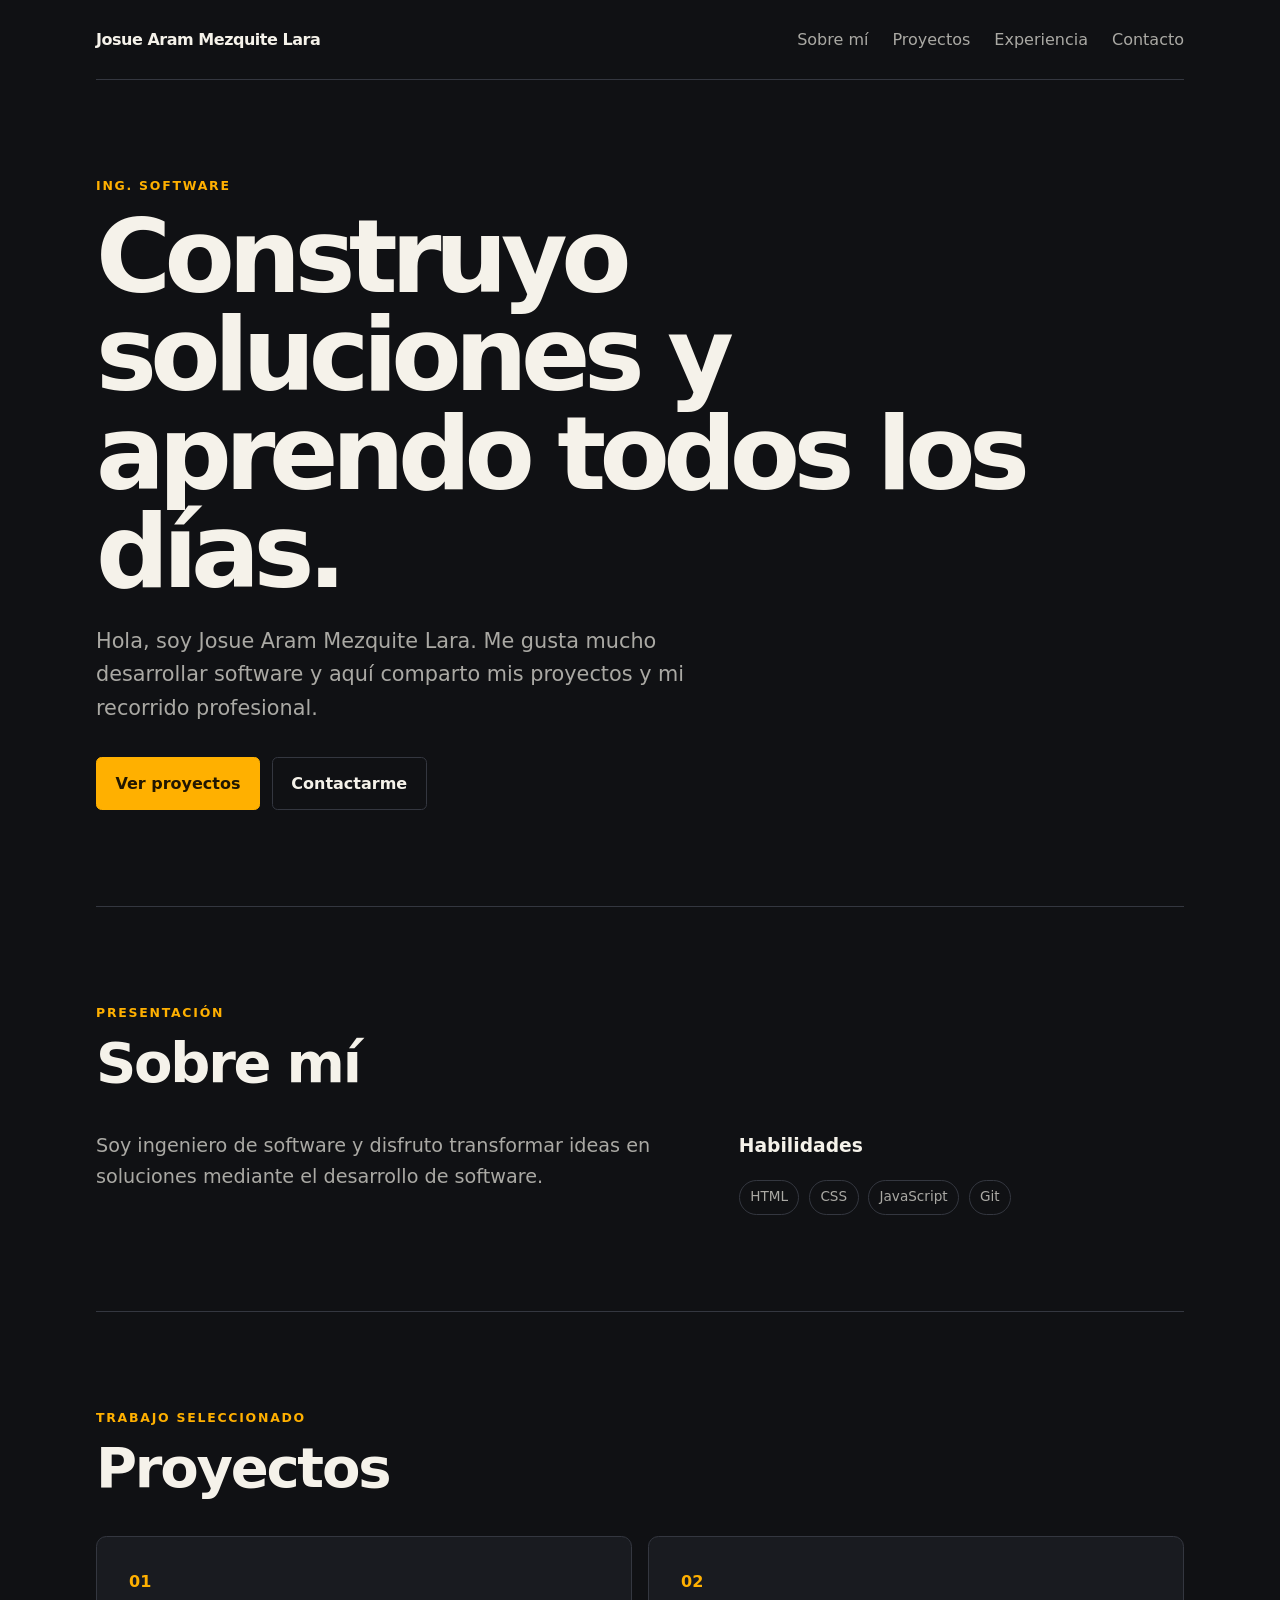
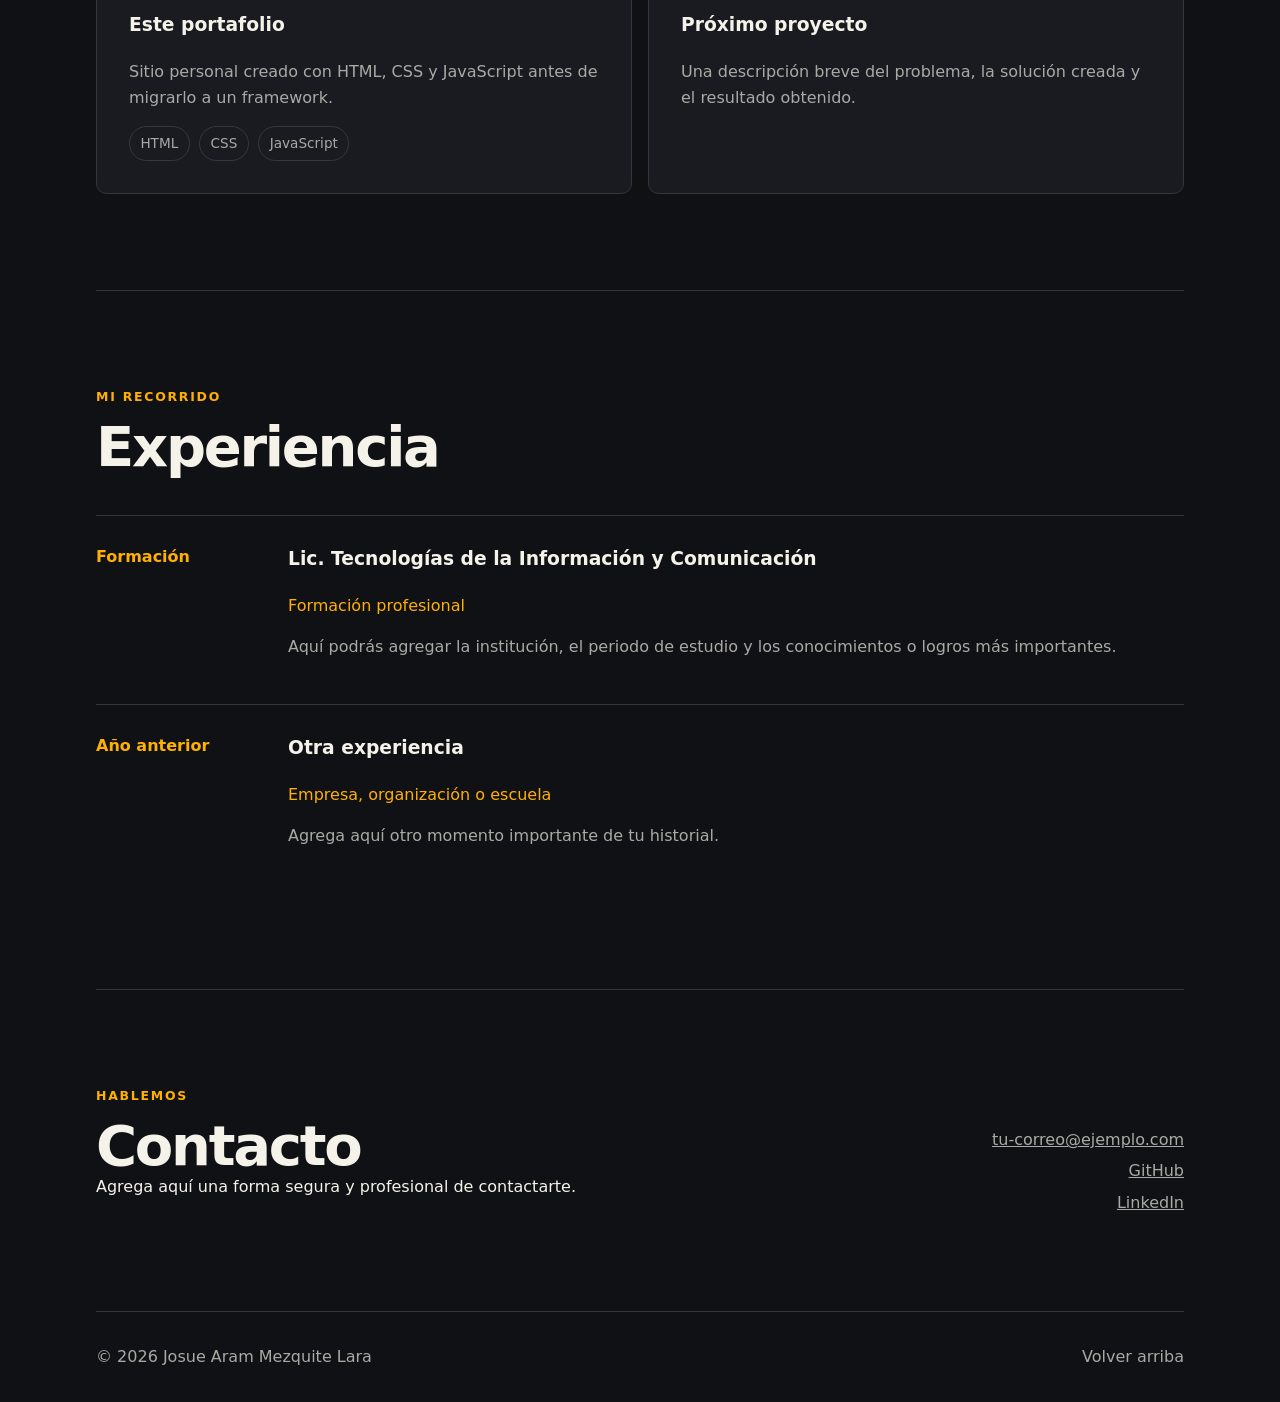
==== index.html @ 08c2446a "Crear estructura del portafolio" ====
<!doctype html>
<html lang="es">
  <head>
    <meta charset="UTF-8" />
    <meta name="viewport" content="width=device-width, initial-scale=1.0" />
    <meta
      name="description"
      content="Portafolio profesional, proyectos y experiencia laboral."
    />
    <title>Mi portafolio</title>
    <link rel="stylesheet" href="styles.css" />
    <script src="script.js" defer></script>
  </head>
  <body>
    <header class="site-header">
      <a class="brand" href="#inicio">Josue Aram Mezquite Lara</a>

      <button
        class="menu-button"
        type="button"
        aria-expanded="false"
        aria-controls="site-navigation"
      >
        Menú
      </button>

      <nav id="site-navigation" class="site-navigation" aria-label="Principal">
        <a href="#sobre-mi">Sobre mí</a>
        <a href="#proyectos">Proyectos</a>
        <a href="#experiencia">Experiencia</a>
        <a href="#contacto">Contacto</a>
      </nav>
    </header>

    <main>
      <section id="inicio" class="hero" aria-labelledby="hero-title">
        <p class="eyebrow">Ing. Software</p>
        <h1 id="hero-title">Construyo soluciones y aprendo todos los días.</h1>
        <p class="hero-copy">
          Hola, soy Josue Aram Mezquite Lara. Me gusta mucho desarrollar
          software y aquí comparto mis proyectos y mi recorrido profesional.
        </p>
        <div class="hero-actions">
          <a class="button button-primary" href="#proyectos">Ver proyectos</a>
          <a class="button button-secondary" href="#contacto">Contactarme</a>
        </div>
      </section>

      <section id="sobre-mi" class="section" aria-labelledby="about-title">
        <div class="section-heading">
          <p class="eyebrow">Presentación</p>
          <h2 id="about-title">Sobre mí</h2>
        </div>
        <div class="about-grid">
          <p>
            Soy ingeniero de software y disfruto transformar ideas en soluciones
            mediante el desarrollo de software.
          </p>
          <div>
            <h3>Habilidades</h3>
            <ul class="tag-list" aria-label="Habilidades">
              <li>HTML</li>
              <li>CSS</li>
              <li>JavaScript</li>
              <li>Git</li>
            </ul>
          </div>
        </div>
      </section>

      <section id="proyectos" class="section" aria-labelledby="projects-title">
        <div class="section-heading">
          <p class="eyebrow">Trabajo seleccionado</p>
          <h2 id="projects-title">Proyectos</h2>
        </div>
        <div class="project-grid">
          <article class="project-card">
            <p class="project-number">01</p>
            <h3>Este portafolio</h3>
            <p>
              Sitio personal creado con HTML, CSS y JavaScript antes de migrarlo
              a un framework.
            </p>
            <ul class="tag-list" aria-label="Tecnologías">
              <li>HTML</li>
              <li>CSS</li>
              <li>JavaScript</li>
            </ul>
          </article>

          <article class="project-card">
            <p class="project-number">02</p>
            <h3>Próximo proyecto</h3>
            <p>
              Una descripción breve del problema, la solución creada y el
              resultado obtenido.
            </p>
          </article>
        </div>
      </section>

      <section id="experiencia" class="section" aria-labelledby="experience-title">
        <div class="section-heading">
          <p class="eyebrow">Mi recorrido</p>
          <h2 id="experience-title">Experiencia</h2>
        </div>
        <ol class="timeline">
          <li>
            <p class="timeline-date">Formación</p>
            <div>
              <h3>Lic. Tecnologías de la Información y Comunicación</h3>
              <p class="timeline-place">Formación profesional</p>
              <p>
                Aquí podrás agregar la institución, el periodo de estudio y los
                conocimientos o logros más importantes.
              </p>
            </div>
          </li>
          <li>
            <p class="timeline-date">Año anterior</p>
            <div>
              <h3>Otra experiencia</h3>
              <p class="timeline-place">Empresa, organización o escuela</p>
              <p>Agrega aquí otro momento importante de tu historial.</p>
            </div>
          </li>
        </ol>
      </section>

      <section id="contacto" class="section contact" aria-labelledby="contact-title">
        <div>
          <p class="eyebrow">Hablemos</p>
          <h2 id="contact-title">Contacto</h2>
          <p>Agrega aquí una forma segura y profesional de contactarte.</p>
        </div>
        <div class="contact-links">
          <a href="mailto:tu-correo@ejemplo.com">tu-correo@ejemplo.com</a>
          <a href="https://github.com/" target="_blank" rel="noreferrer">GitHub</a>
          <a href="https://www.linkedin.com/" target="_blank" rel="noreferrer">
            LinkedIn
          </a>
        </div>
      </section>
    </main>

    <footer class="site-footer">
      <p>© <span id="current-year"></span> Josue Aram Mezquite Lara</p>
      <a href="#inicio">Volver arriba</a>
    </footer>
  </body>
</html>
---- styles.css ----
:root {
  color-scheme: dark;
  --background: #101114;
  --surface: #191b20;
  --surface-hover: #22252c;
  --text: #f5f2ea;
  --muted: #aaa9a4;
  --accent: #ffb000;
  --accent-dark: #211700;
  --border: #343740;
  --max-width: 68rem;
}

* {
  box-sizing: border-box;
}

html {
  scroll-behavior: smooth;
}

body {
  margin: 0;
  background: var(--background);
  color: var(--text);
  font-family:
    Inter, ui-sans-serif, system-ui, -apple-system, BlinkMacSystemFont, "Segoe UI",
    sans-serif;
  line-height: 1.6;
}

a {
  color: inherit;
}

.site-header,
main,
.site-footer {
  width: min(calc(100% - 2rem), var(--max-width));
  margin-inline: auto;
}

.site-header {
  display: flex;
  align-items: center;
  justify-content: space-between;
  min-height: 5rem;
  border-bottom: 1px solid var(--border);
}

.brand {
  font-weight: 800;
  letter-spacing: -0.03em;
  text-decoration: none;
}

.site-navigation {
  display: flex;
  gap: 1.5rem;
}

.site-navigation a,
.site-footer a {
  color: var(--muted);
  text-decoration: none;
}

.site-navigation a:hover,
.site-footer a:hover {
  color: var(--accent);
}

.menu-button {
  display: none;
}

.hero {
  display: grid;
  min-height: 70vh;
  align-content: center;
  padding-block: 6rem;
}

.eyebrow {
  margin: 0 0 0.75rem;
  color: var(--accent);
  font-size: 0.78rem;
  font-weight: 800;
  letter-spacing: 0.14em;
  text-transform: uppercase;
}

h1,
h2,
h3,
p {
  margin-top: 0;
}

h1 {
  max-width: 14ch;
  margin-bottom: 1.5rem;
  font-size: clamp(2.8rem, 8vw, 6.5rem);
  line-height: 0.96;
  letter-spacing: -0.065em;
}

h2 {
  margin-bottom: 0;
  font-size: clamp(2rem, 5vw, 3.5rem);
  line-height: 1;
  letter-spacing: -0.04em;
}

.hero-copy {
  max-width: 42rem;
  margin-bottom: 2rem;
  color: var(--muted);
  font-size: clamp(1.05rem, 2.2vw, 1.3rem);
}

.hero-actions {
  display: flex;
  flex-wrap: wrap;
  gap: 0.75rem;
}

.button {
  padding: 0.8rem 1.15rem;
  border: 1px solid var(--border);
  border-radius: 0.35rem;
  font-weight: 700;
  text-decoration: none;
}

.button-primary {
  border-color: var(--accent);
  background: var(--accent);
  color: var(--accent-dark);
}

.button-secondary:hover,
.button-secondary:focus-visible {
  border-color: var(--accent);
}

.section {
  padding-block: 6rem;
  border-top: 1px solid var(--border);
}

.section-heading {
  margin-bottom: 2.5rem;
}

.about-grid {
  display: grid;
  grid-template-columns: 1.3fr 1fr;
  gap: 4rem;
}

.about-grid > p {
  color: var(--muted);
  font-size: 1.2rem;
}

.tag-list {
  display: flex;
  flex-wrap: wrap;
  gap: 0.6rem;
  margin: 0;
  padding: 0;
  list-style: none;
}

.tag-list li {
  padding: 0.35rem 0.65rem;
  border: 1px solid var(--border);
  border-radius: 999px;
  color: var(--muted);
  font-size: 0.85rem;
}

.project-grid {
  display: grid;
  grid-template-columns: repeat(2, minmax(0, 1fr));
  gap: 1rem;
}

.project-card {
  padding: 2rem;
  border: 1px solid var(--border);
  border-radius: 0.65rem;
  background: var(--surface);
}

.project-card:hover {
  background: var(--surface-hover);
  border-color: #525763;
}

.project-number,
.timeline-date {
  color: var(--accent);
  font-weight: 800;
}

.project-card p:not(.project-number) {
  color: var(--muted);
}

.timeline {
  margin: 0;
  padding: 0;
  list-style: none;
}

.timeline li {
  display: grid;
  grid-template-columns: 10rem 1fr;
  gap: 2rem;
  padding-block: 1.75rem;
  border-top: 1px solid var(--border);
}

.timeline-place {
  color: var(--accent);
}

.timeline p:last-child {
  color: var(--muted);
}

.contact {
  display: flex;
  align-items: end;
  justify-content: space-between;
  gap: 2rem;
}

.contact-links {
  display: grid;
  gap: 0.35rem;
  text-align: right;
}

.contact-links a {
  color: var(--muted);
}

.contact-links a:hover {
  color: var(--accent);
}

.site-footer {
  display: flex;
  justify-content: space-between;
  padding-block: 2rem;
  border-top: 1px solid var(--border);
  color: var(--muted);
}

.site-footer p {
  margin: 0;
}

@media (max-width: 42rem) {
  .site-header {
    position: relative;
  }

  .menu-button {
    display: block;
    padding: 0.45rem 0.7rem;
    border: 1px solid var(--border);
    border-radius: 0.3rem;
    background: transparent;
    color: var(--text);
    cursor: pointer;
  }

  .site-navigation {
    position: absolute;
    z-index: 1;
    top: calc(100% - 0.5rem);
    right: 0;
    display: none;
    width: min(18rem, 100%);
    padding: 1rem;
    border: 1px solid var(--border);
    border-radius: 0.5rem;
    background: var(--surface);
    box-shadow: 0 1rem 3rem rgb(0 0 0 / 0.3);
  }

  .site-navigation.is-open {
    display: grid;
  }

  .hero {
    min-height: auto;
    padding-block: 5rem;
  }

  .about-grid,
  .project-grid {
    grid-template-columns: 1fr;
  }

  .about-grid {
    gap: 1.5rem;
  }

  .timeline li {
    grid-template-columns: 1fr;
    gap: 0.5rem;
  }

  .contact {
    align-items: start;
    flex-direction: column;
  }

  .contact-links {
    text-align: left;
  }
}

@media (prefers-reduced-motion: reduce) {
  html {
    scroll-behavior: auto;
  }
}
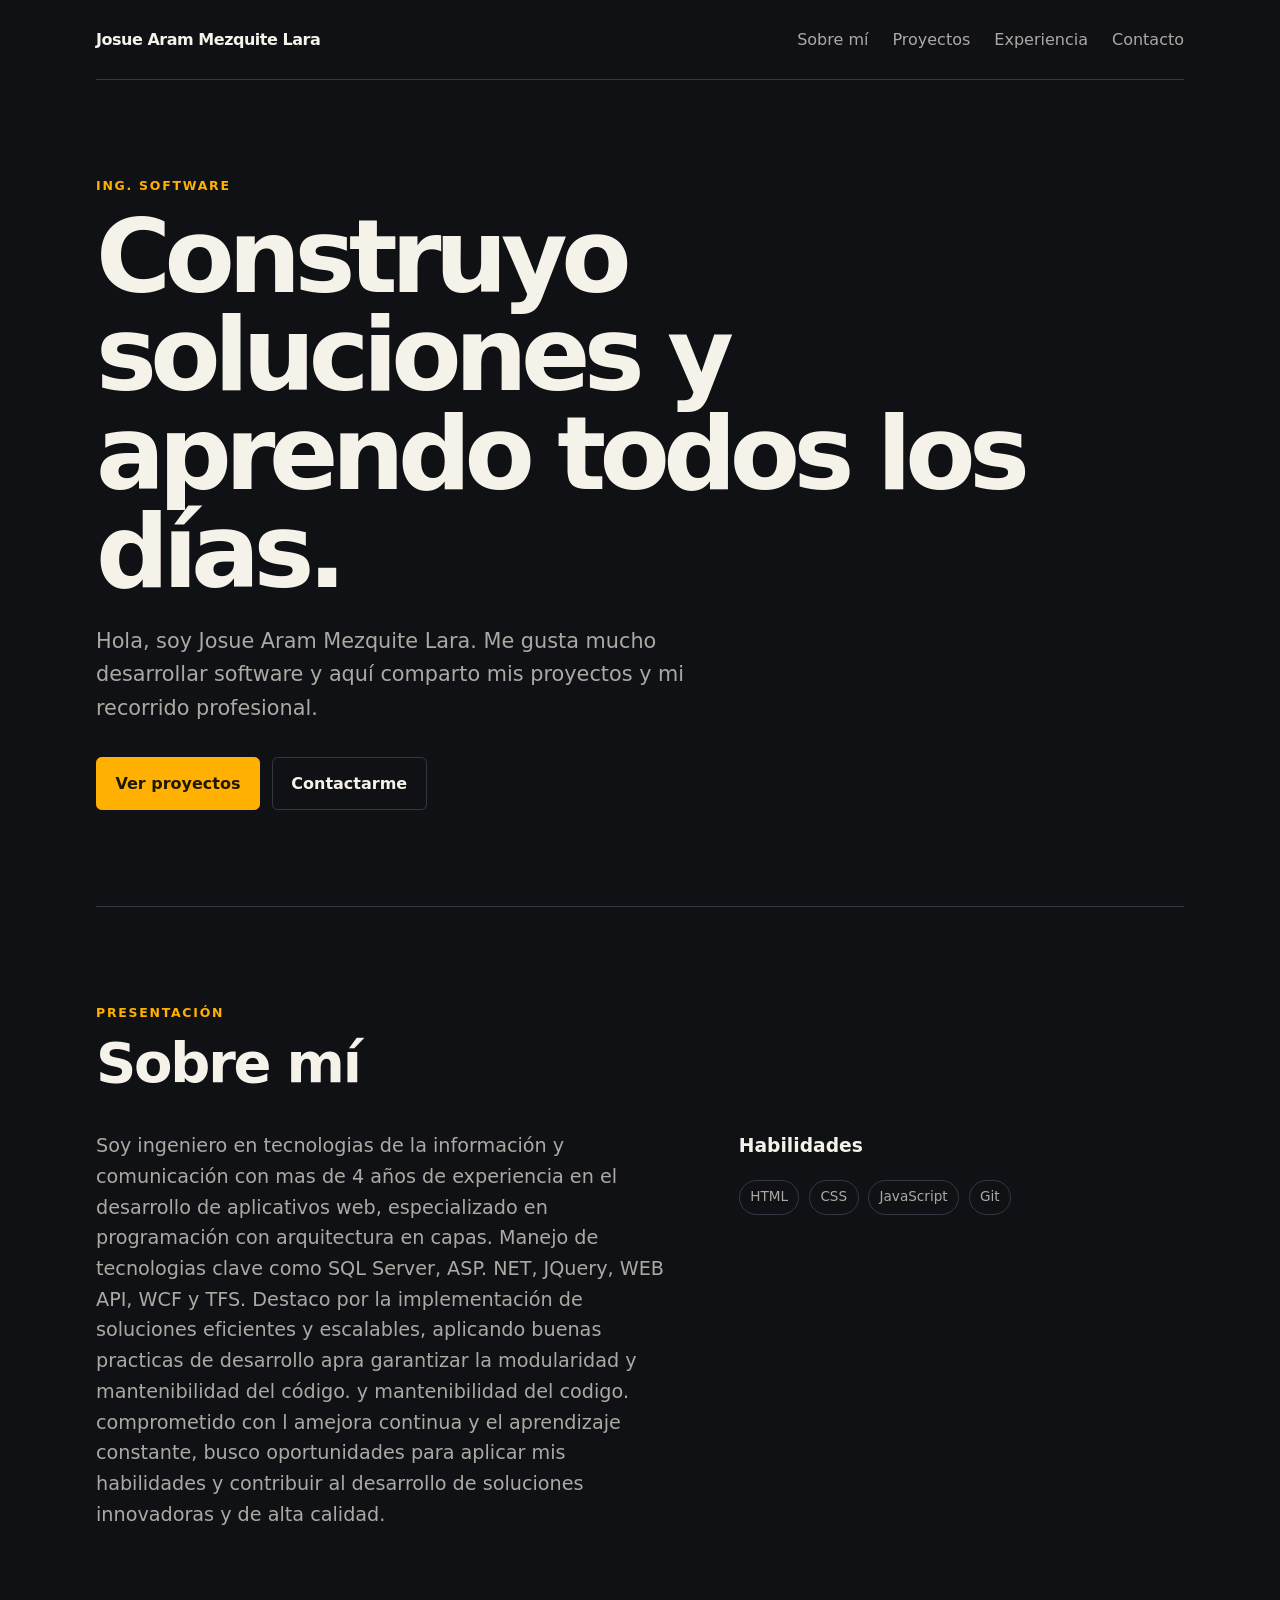
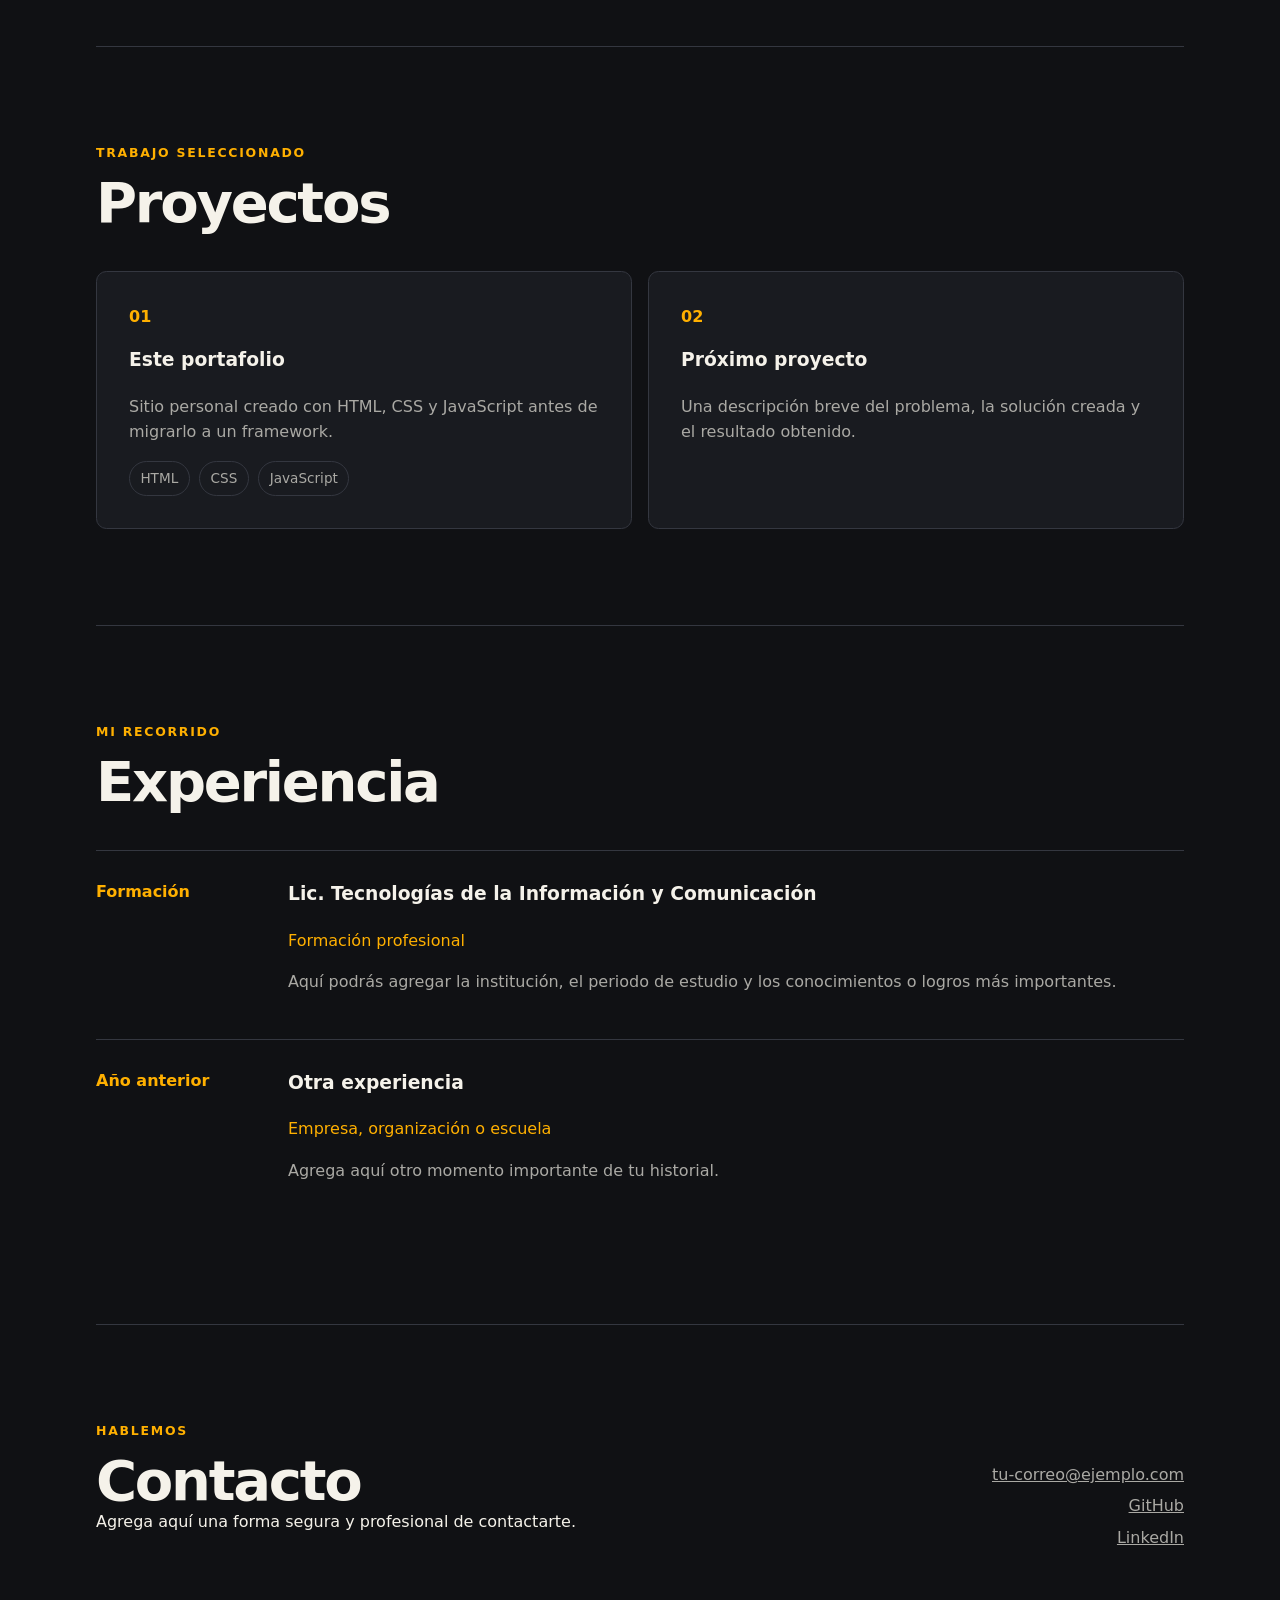
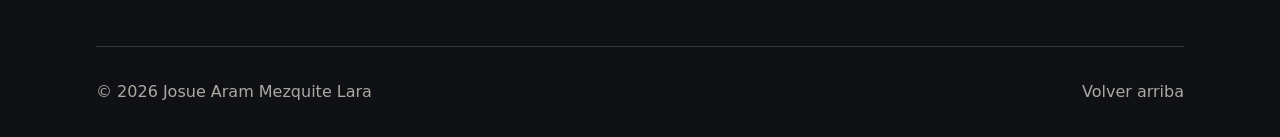
==== commit ad3787d6: "Cambio de Presentación" ====
--- a/index.html
+++ b/index.html
@@ -53,8 +53,12 @@
         </div>
         <div class="about-grid">
           <p>
-            Soy ingeniero de software y disfruto transformar ideas en soluciones
-            mediante el desarrollo de software.
+            Soy ingeniero en tecnologias de la información y comunicación con mas de 4 años de experiencia
+            en el desarrollo de aplicativos web, especializado en programación con arquitectura en capas.
+            Manejo de tecnologias clave como SQL Server, ASP. NET, JQuery, WEB API, WCF y TFS. Destaco por
+            la implementación de soluciones eficientes y escalables, aplicando buenas practicas de desarrollo apra garantizar la modularidad y mantenibilidad del código.
+            y mantenibilidad del codigo. comprometido con l amejora continua y el aprendizaje constante, busco oportunidades para
+            aplicar mis habilidades y contribuir al desarrollo de soluciones innovadoras y de alta calidad.
           </p>
           <div>
             <h3>Habilidades</h3>
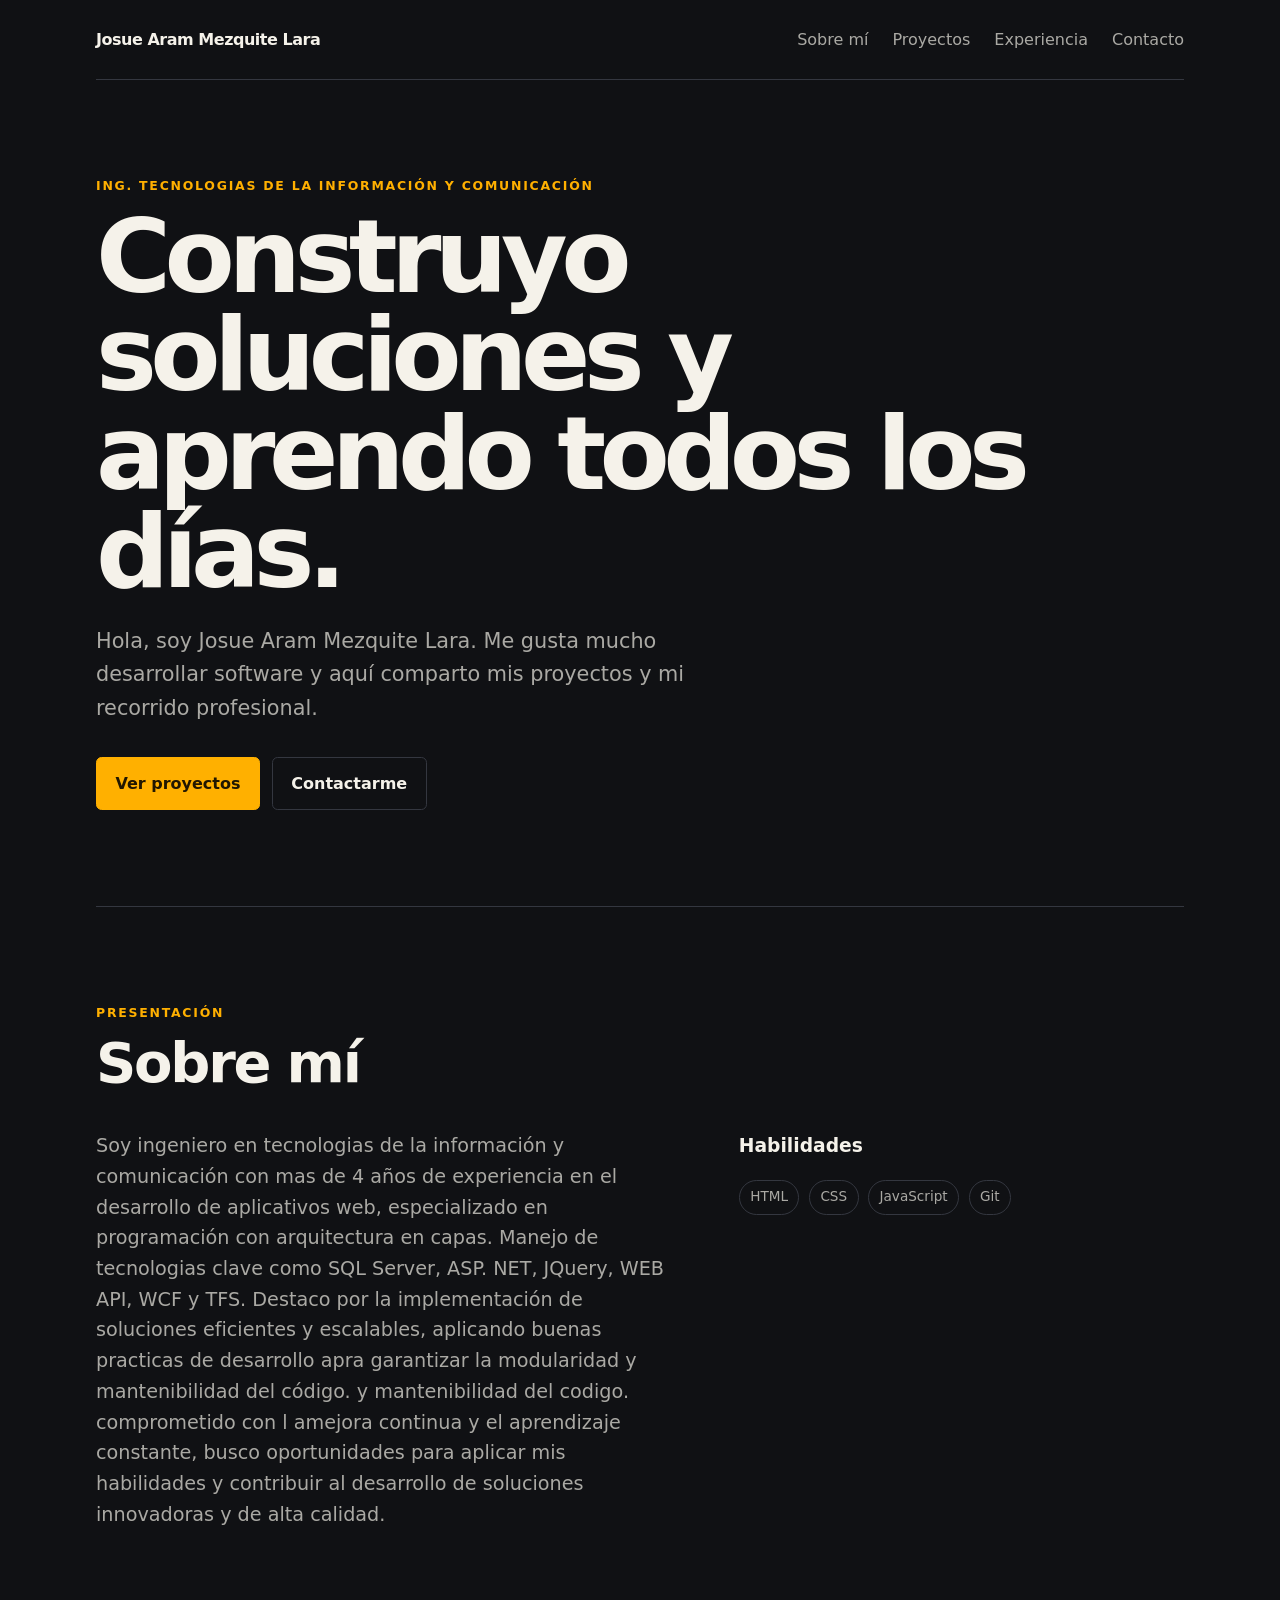
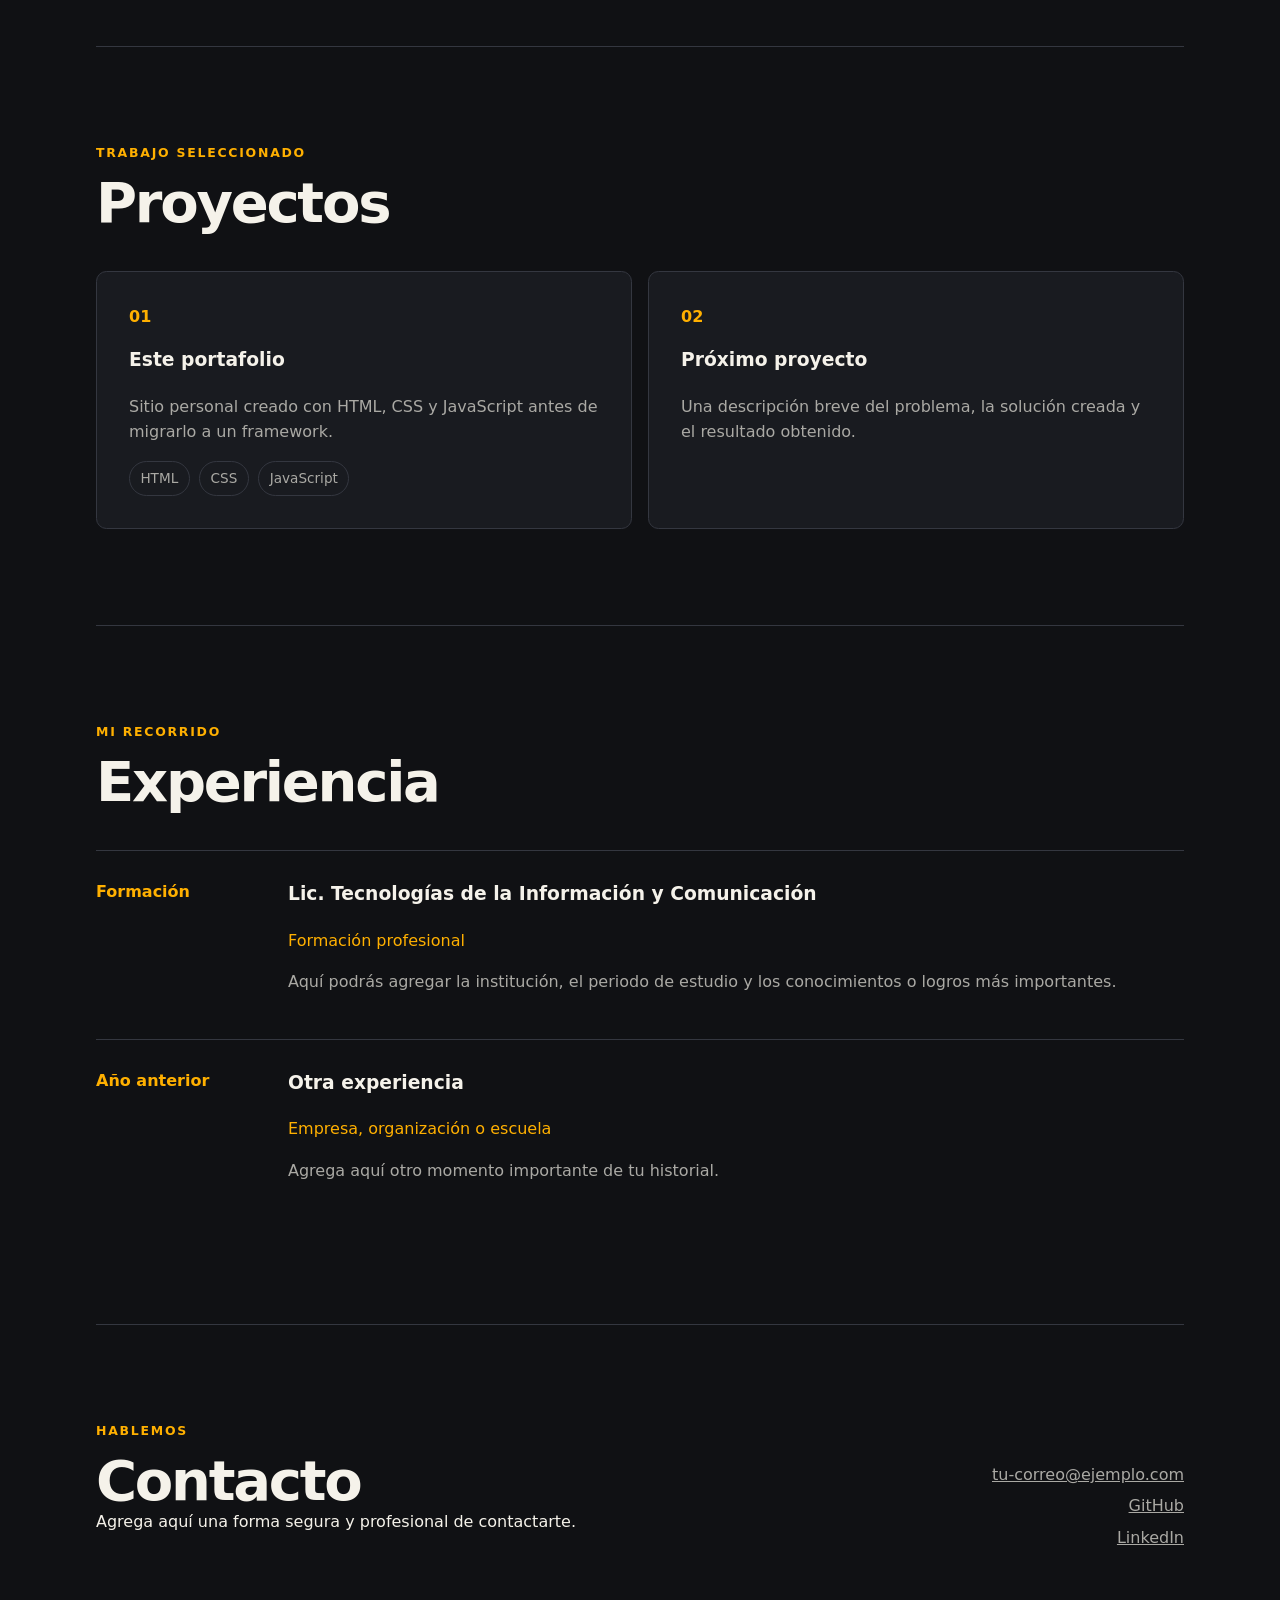
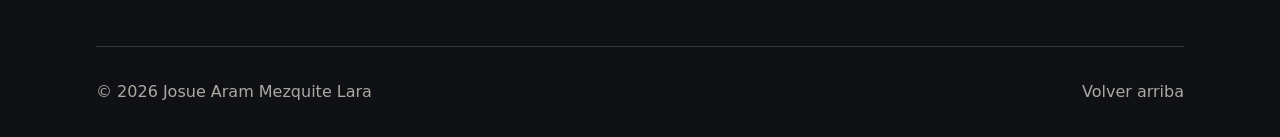
==== commit bd942b6d: "Cambio de carrera" ====
--- a/index.html
+++ b/index.html
@@ -34,7 +34,7 @@
 
     <main>
       <section id="inicio" class="hero" aria-labelledby="hero-title">
-        <p class="eyebrow">Ing. Software</p>
+        <p class="eyebrow">Ing. tecnologias de la información y comunicación</p>
         <h1 id="hero-title">Construyo soluciones y aprendo todos los días.</h1>
         <p class="hero-copy">
           Hola, soy Josue Aram Mezquite Lara. Me gusta mucho desarrollar
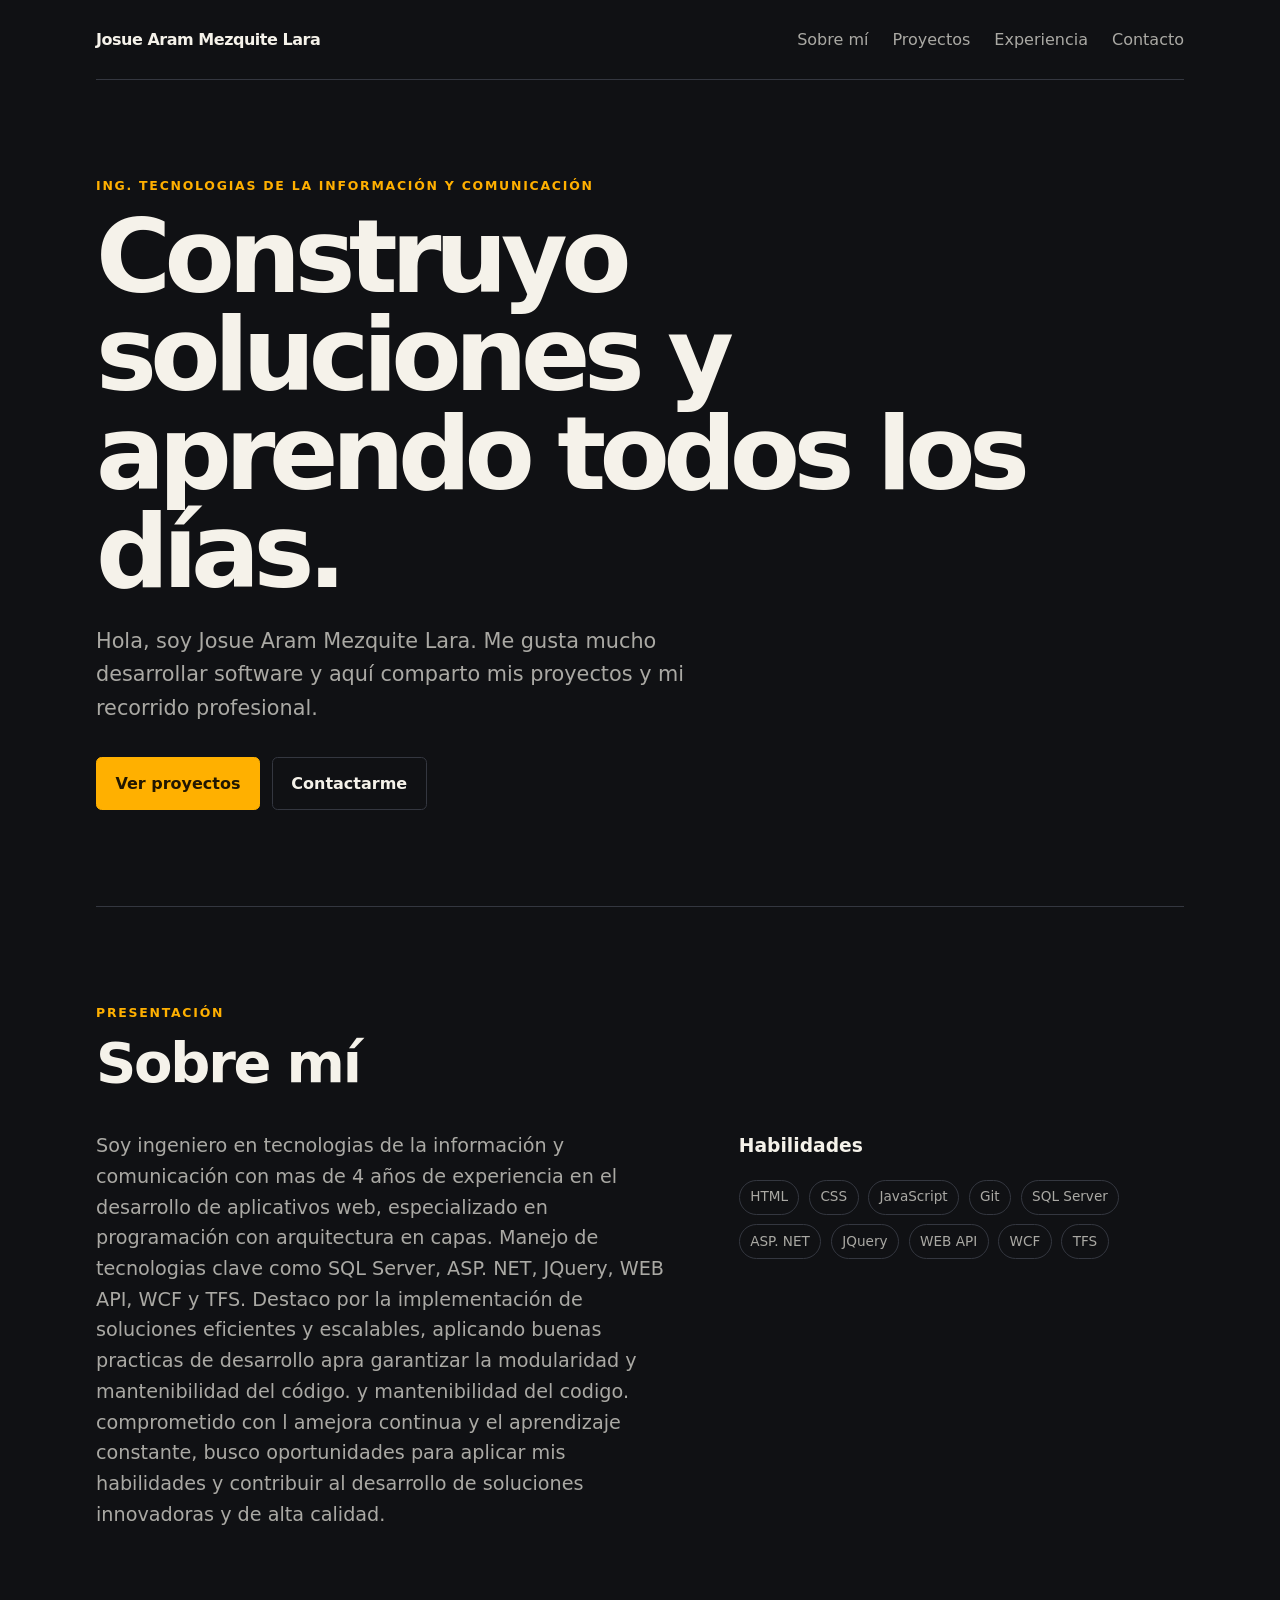
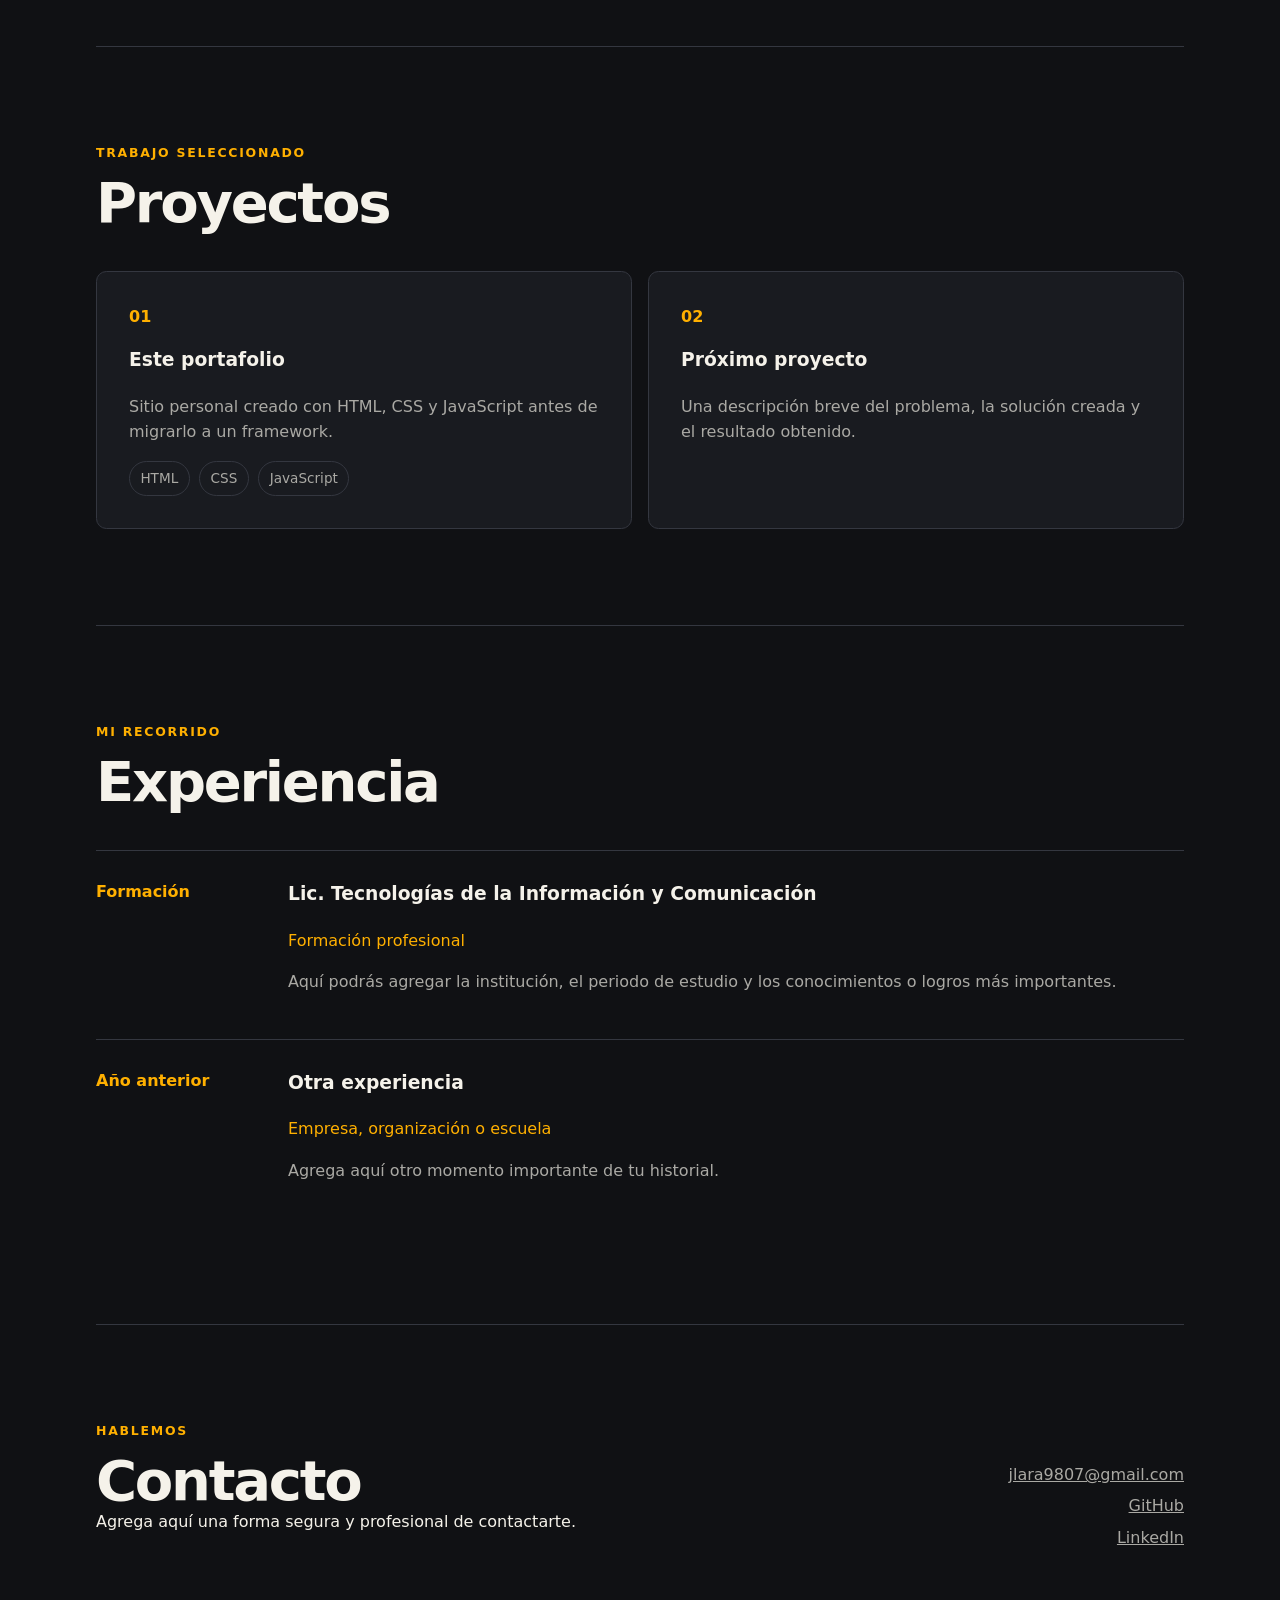
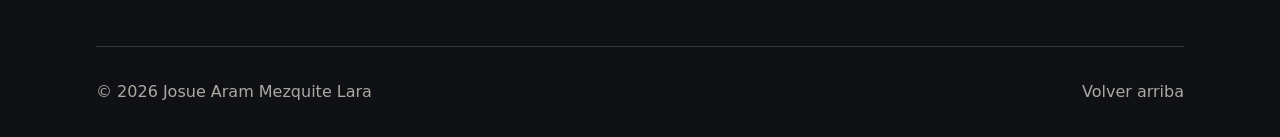
==== commit 319dabde: "Herramientas" ====
--- a/index.html
+++ b/index.html
@@ -67,6 +67,12 @@
               <li>CSS</li>
               <li>JavaScript</li>
               <li>Git</li>
+              <li>SQL Server</li>
+              <li>ASP. NET</li>
+              <li>JQuery</li>
+              <li>WEB API</li>
+              <li>WCF</li>
+              <li>TFS</li>
             </ul>
           </div>
         </div>
@@ -138,7 +144,7 @@
           <p>Agrega aquí una forma segura y profesional de contactarte.</p>
         </div>
         <div class="contact-links">
-          <a href="mailto:tu-correo@ejemplo.com">tu-correo@ejemplo.com</a>
+          <a href="mailto:tu-correo@ejemplo.com">jlara9807@gmail.com</a>
           <a href="https://github.com/" target="_blank" rel="noreferrer">GitHub</a>
           <a href="https://www.linkedin.com/" target="_blank" rel="noreferrer">
             LinkedIn
